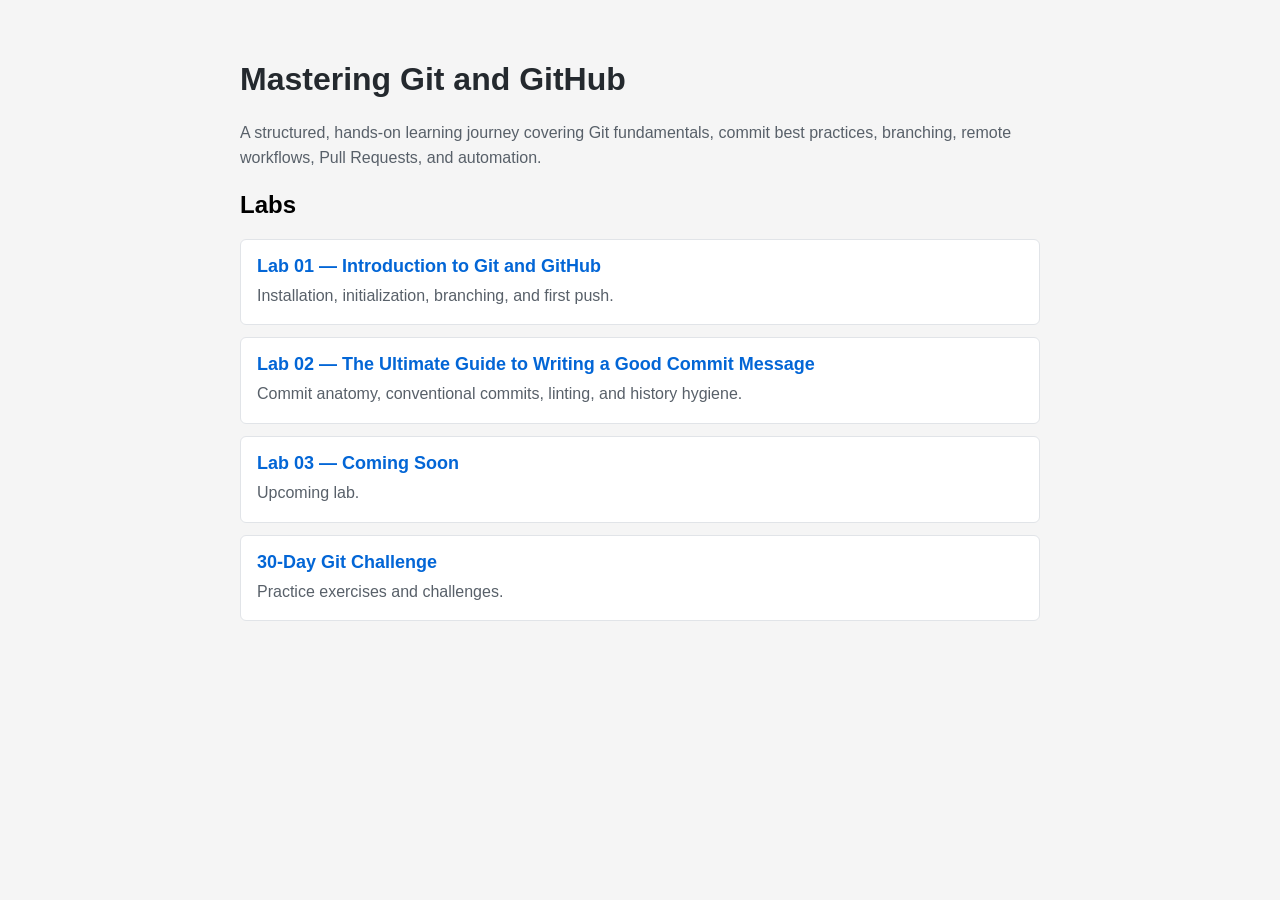
==== index.html @ 609edb67 "Add index.html for static page" ====
<!DOCTYPE html>
<html lang="en">
<head>
  <meta charset="UTF-8">
  <meta name="viewport" content="width=device-width, initial-scale=1.0">
  <title>Mastering Git and GitHub</title>
  <style>
    body {
      font-family: -apple-system, BlinkMacSystemFont, 'Segoe UI', Roboto, Oxygen, Ubuntu, sans-serif;
      max-width: 800px;
      margin: 0 auto;
      padding: 40px 20px;
      background: #f5f5f5;
    }
    h1 { color: #24292e; }
    p { color: #586069; line-height: 1.6; }
    a { color: #0366d6; text-decoration: none; }
    a:hover { text-decoration: underline; }
    .lab-list { list-style: none; padding: 0; }
    .lab-list li { margin: 12px 0; padding: 16px; background: #fff; border-radius: 6px; border: 1px solid #e1e4e8; }
    .lab-list a { font-size: 18px; font-weight: 600; }
  </style>
</head>
<body>
  <h1>Mastering Git and GitHub</h1>
  <p>A structured, hands-on learning journey covering Git fundamentals, commit best practices, branching, remote workflows, Pull Requests, and automation.</p>

  <h2>Labs</h2>
  <ul class="lab-list">
    <li>
      <a href="lab_o1/README.html">Lab 01 — Introduction to Git and GitHub</a>
      <p style="margin-top: 6px; margin-bottom: 0;">Installation, initialization, branching, and first push.</p>
    </li>
    <li>
      <a href="lab_02/README.html">Lab 02 — The Ultimate Guide to Writing a Good Commit Message</a>
      <p style="margin-top: 6px; margin-bottom: 0;">Commit anatomy, conventional commits, linting, and history hygiene.</p>
    </li>
    <li>
      <a href="lab_03/README.html">Lab 03 — Coming Soon</a>
      <p style="margin-top: 6px; margin-bottom: 0;">Upcoming lab.</p>
    </li>
    <li>
      <a href="30-day-git-challenge/README.html">30-Day Git Challenge</a>
      <p style="margin-top: 6px; margin-bottom: 0;">Practice exercises and challenges.</p>
    </li>
  </ul>
</body>
</html>
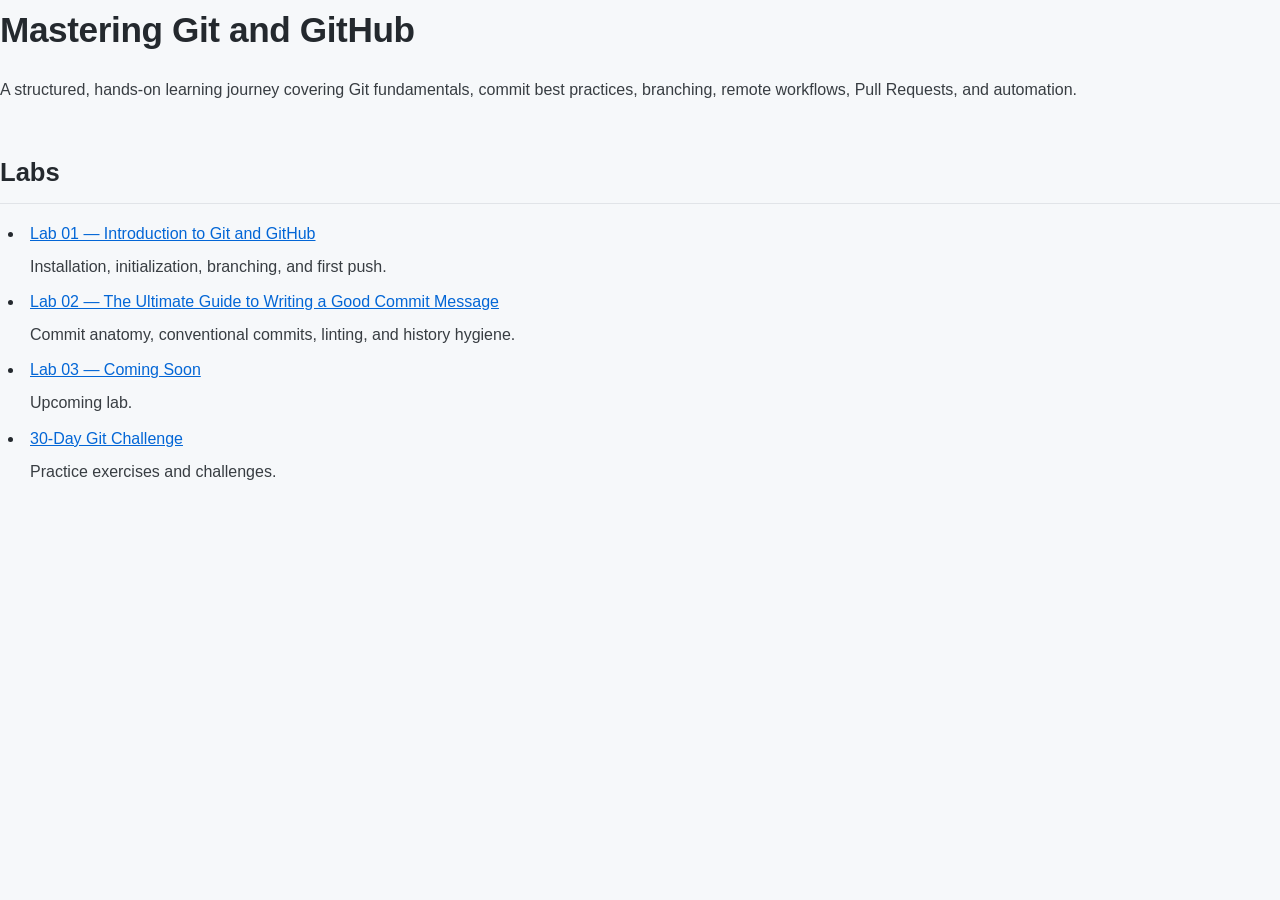
==== commit 5de7dbbf: "Convert labs to styled HTML pages" ====
--- a/index.html
+++ b/index.html
@@ -4,22 +4,7 @@
   <meta charset="UTF-8">
   <meta name="viewport" content="width=device-width, initial-scale=1.0">
   <title>Mastering Git and GitHub</title>
-  <style>
-    body {
-      font-family: -apple-system, BlinkMacSystemFont, 'Segoe UI', Roboto, Oxygen, Ubuntu, sans-serif;
-      max-width: 800px;
-      margin: 0 auto;
-      padding: 40px 20px;
-      background: #f5f5f5;
-    }
-    h1 { color: #24292e; }
-    p { color: #586069; line-height: 1.6; }
-    a { color: #0366d6; text-decoration: none; }
-    a:hover { text-decoration: underline; }
-    .lab-list { list-style: none; padding: 0; }
-    .lab-list li { margin: 12px 0; padding: 16px; background: #fff; border-radius: 6px; border: 1px solid #e1e4e8; }
-    .lab-list a { font-size: 18px; font-weight: 600; }
-  </style>
+  <link rel="stylesheet" href="/style.css">
 </head>
 <body>
   <h1>Mastering Git and GitHub</h1>
@@ -28,19 +13,19 @@
   <h2>Labs</h2>
   <ul class="lab-list">
     <li>
-      <a href="lab_o1/README.html">Lab 01 — Introduction to Git and GitHub</a>
+      <a href="lab_o1/">Lab 01 — Introduction to Git and GitHub</a>
       <p style="margin-top: 6px; margin-bottom: 0;">Installation, initialization, branching, and first push.</p>
     </li>
     <li>
-      <a href="lab_02/README.html">Lab 02 — The Ultimate Guide to Writing a Good Commit Message</a>
+      <a href="lab_02/">Lab 02 — The Ultimate Guide to Writing a Good Commit Message</a>
       <p style="margin-top: 6px; margin-bottom: 0;">Commit anatomy, conventional commits, linting, and history hygiene.</p>
     </li>
     <li>
-      <a href="lab_03/README.html">Lab 03 — Coming Soon</a>
+      <a href="lab_03/">Lab 03 — Coming Soon</a>
       <p style="margin-top: 6px; margin-bottom: 0;">Upcoming lab.</p>
     </li>
     <li>
-      <a href="30-day-git-challenge/README.html">30-Day Git Challenge</a>
+      <a href="30-day-git-challenge/">30-Day Git Challenge</a>
       <p style="margin-top: 6px; margin-bottom: 0;">Practice exercises and challenges.</p>
     </li>
   </ul>
--- a/style.css
+++ b/style.css
@@ -0,0 +1,137 @@
+:root {
+  --bg: #f6f8fa;
+  --card: #ffffff;
+  --text: #24292e;
+  --muted: #586069;
+  --accent: #0366d6;
+  --border: #e1e4e8;
+  --code-bg: #f4f4f4;
+}
+
+* { box-sizing: border-box; }
+
+body {
+  margin: 0;
+  font-family: -apple-system, BlinkMacSystemFont, 'Segoe UI', Roboto, Oxygen, Ubuntu, Cantareggo, 'Open Sans', 'Helvetica Neue', sans-serif;
+  background: var(--bg);
+  color: var(--text);
+  line-height: 1.7;
+}
+
+.navbar {
+  background: var(--card);
+  border-bottom: 1px solid var(--border);
+  padding: 14px 24px;
+  position: sticky;
+  top: 0;
+  z-index: 10;
+}
+
+.navbar a {
+  color: var(--muted);
+  text-decoration: none;
+  font-weight: 500;
+}
+
+.navbar a:hover { color: var(--accent); }
+
+.container {
+  max-width: 920px;
+  margin: 0 auto;
+  padding: 40px 24px 80px;
+  background: var(--card);
+  min-height: calc(100vh - 56px);
+}
+
+h1 {
+  font-size: 2.2rem;
+  font-weight: 700;
+  margin: 0 0 16px;
+  letter-spacing: -0.4px;
+}
+
+.lead {
+  font-size: 1.15rem;
+  color: var(--muted);
+  margin: 0 0 32px;
+  line-height: 1.6;
+}
+
+h2 {
+  font-size: 1.6rem;
+  font-weight: 700;
+  margin: 48px 0 16px;
+  padding-bottom: 8px;
+  border-bottom: 1px solid var(--border);
+}
+
+h3 {
+  font-size: 1.25rem;
+  font-weight: 600;
+  margin: 36px 0 12px;
+  color: var(--text);
+}
+
+h4 {
+  font-size: 1.05rem;
+  font-weight: 600;
+  margin: 24px 0 10px;
+  color: var(--text);
+}
+
+p {
+  margin: 0 0 16px;
+  color: #383d42;
+}
+
+a { color: var(--accent); }
+a:hover { text-decoration: underline; }
+
+ol, ul {
+  padding-left: 24px;
+  margin: 0 0 18px;
+}
+
+li {
+  margin: 8px 0;
+  padding-left: 6px;
+}
+
+li strong {
+  color: var(--text);
+}
+
+pre {
+  background: #1e1e1e;
+  color: #d4d4d4;
+  border-radius: 10px;
+  padding: 18px 20px;
+  overflow-x: auto;
+  margin: 14px 0 18px;
+  font-size: 0.92rem;
+  line-height: 1.55;
+}
+
+code {
+  font-family: 'SFMono-Regular', Consolas, 'Liberation Mono', Menlo, Courier, monospace;
+  font-size: 0.88em;
+  background: rgba(27, 31, 35, 0.06);
+  padding: 0.15em 0.4em;
+  border-radius: 4px;
+}
+
+pre code {
+  background: transparent;
+  padding: 0;
+  border-radius: 0;
+  font-size: inherit;
+}
+
+.next-lab {
+  margin-top: 56px;
+  padding-top: 24px;
+  border-top: 1px solid var(--border);
+  font-size: 1rem;
+}
+
+.next-lab a { font-weight: 600; }
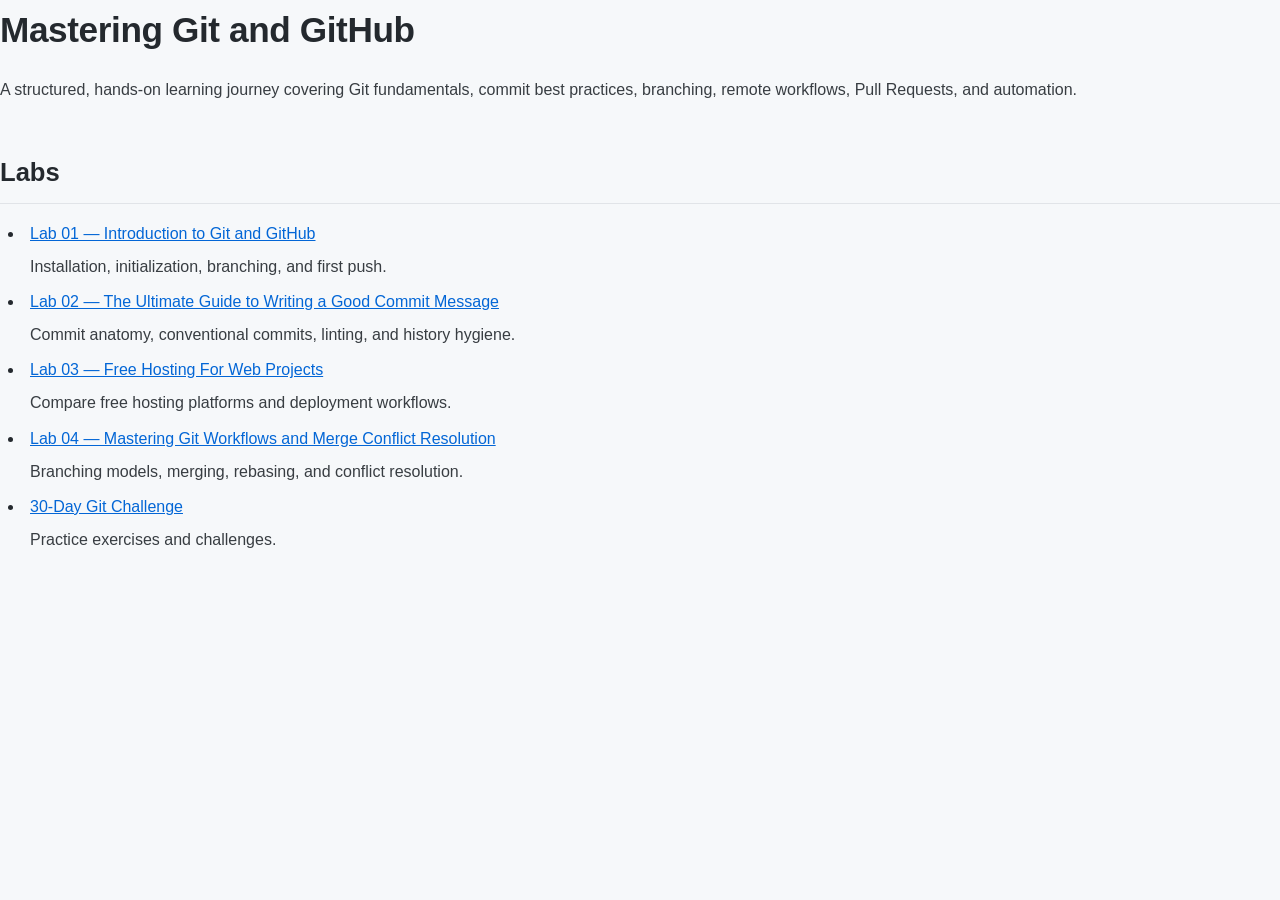
==== commit be412c11: "fix: repair GitHub Pages links and navigation" ====
--- a/index.html
+++ b/index.html
@@ -4,7 +4,7 @@
   <meta charset="UTF-8">
   <meta name="viewport" content="width=device-width, initial-scale=1.0">
   <title>Mastering Git and GitHub</title>
-  <link rel="stylesheet" href="/style.css">
+  <link rel="stylesheet" href="style.css">
 </head>
 <body>
   <h1>Mastering Git and GitHub</h1>
@@ -21,8 +21,12 @@
       <p style="margin-top: 6px; margin-bottom: 0;">Commit anatomy, conventional commits, linting, and history hygiene.</p>
     </li>
     <li>
-      <a href="lab_03/">Lab 03 — Coming Soon</a>
-      <p style="margin-top: 6px; margin-bottom: 0;">Upcoming lab.</p>
+      <a href="lab_03/">Lab 03 — Free Hosting For Web Projects</a>
+      <p style="margin-top: 6px; margin-bottom: 0;">Compare free hosting platforms and deployment workflows.</p>
+    </li>
+    <li>
+      <a href="lab_04/">Lab 04 — Mastering Git Workflows and Merge Conflict Resolution</a>
+      <p style="margin-top: 6px; margin-bottom: 0;">Branching models, merging, rebasing, and conflict resolution.</p>
     </li>
     <li>
       <a href="30-day-git-challenge/">30-Day Git Challenge</a>
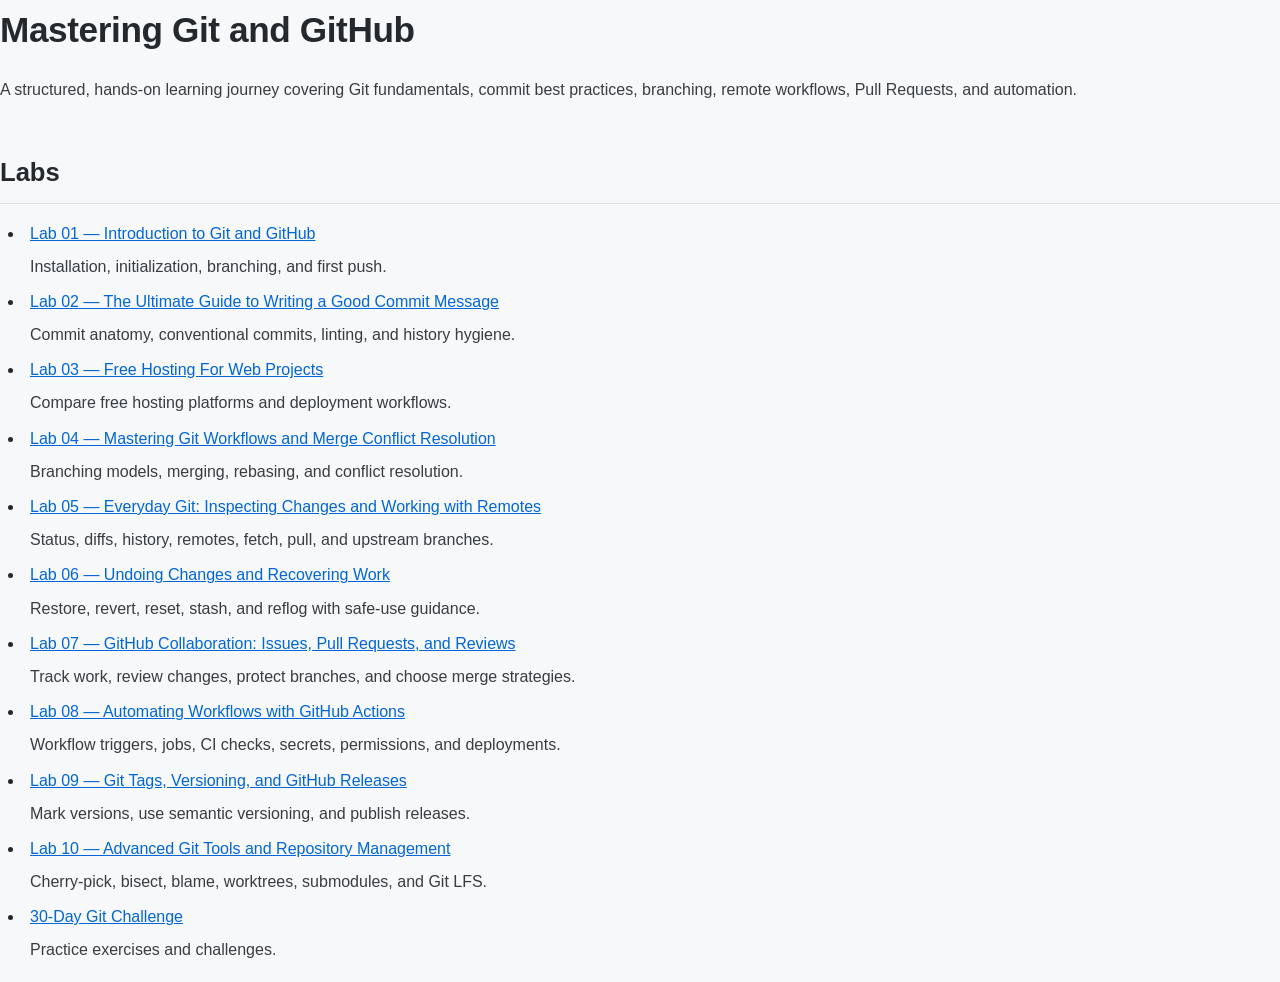
==== commit 862c12d0: "Add Git and GitHub Labs 5–10" ====
--- a/index.html
+++ b/index.html
@@ -29,6 +29,30 @@
       <p style="margin-top: 6px; margin-bottom: 0;">Branching models, merging, rebasing, and conflict resolution.</p>
     </li>
     <li>
+      <a href="lab_05/">Lab 05 — Everyday Git: Inspecting Changes and Working with Remotes</a>
+      <p style="margin-top: 6px; margin-bottom: 0;">Status, diffs, history, remotes, fetch, pull, and upstream branches.</p>
+    </li>
+    <li>
+      <a href="lab_06/">Lab 06 — Undoing Changes and Recovering Work</a>
+      <p style="margin-top: 6px; margin-bottom: 0;">Restore, revert, reset, stash, and reflog with safe-use guidance.</p>
+    </li>
+    <li>
+      <a href="lab_07/">Lab 07 — GitHub Collaboration: Issues, Pull Requests, and Reviews</a>
+      <p style="margin-top: 6px; margin-bottom: 0;">Track work, review changes, protect branches, and choose merge strategies.</p>
+    </li>
+    <li>
+      <a href="lab_08/">Lab 08 — Automating Workflows with GitHub Actions</a>
+      <p style="margin-top: 6px; margin-bottom: 0;">Workflow triggers, jobs, CI checks, secrets, permissions, and deployments.</p>
+    </li>
+    <li>
+      <a href="lab_09/">Lab 09 — Git Tags, Versioning, and GitHub Releases</a>
+      <p style="margin-top: 6px; margin-bottom: 0;">Mark versions, use semantic versioning, and publish releases.</p>
+    </li>
+    <li>
+      <a href="lab_10/">Lab 10 — Advanced Git Tools and Repository Management</a>
+      <p style="margin-top: 6px; margin-bottom: 0;">Cherry-pick, bisect, blame, worktrees, submodules, and Git LFS.</p>
+    </li>
+    <li>
       <a href="30-day-git-challenge/">30-Day Git Challenge</a>
       <p style="margin-top: 6px; margin-bottom: 0;">Practice exercises and challenges.</p>
     </li>
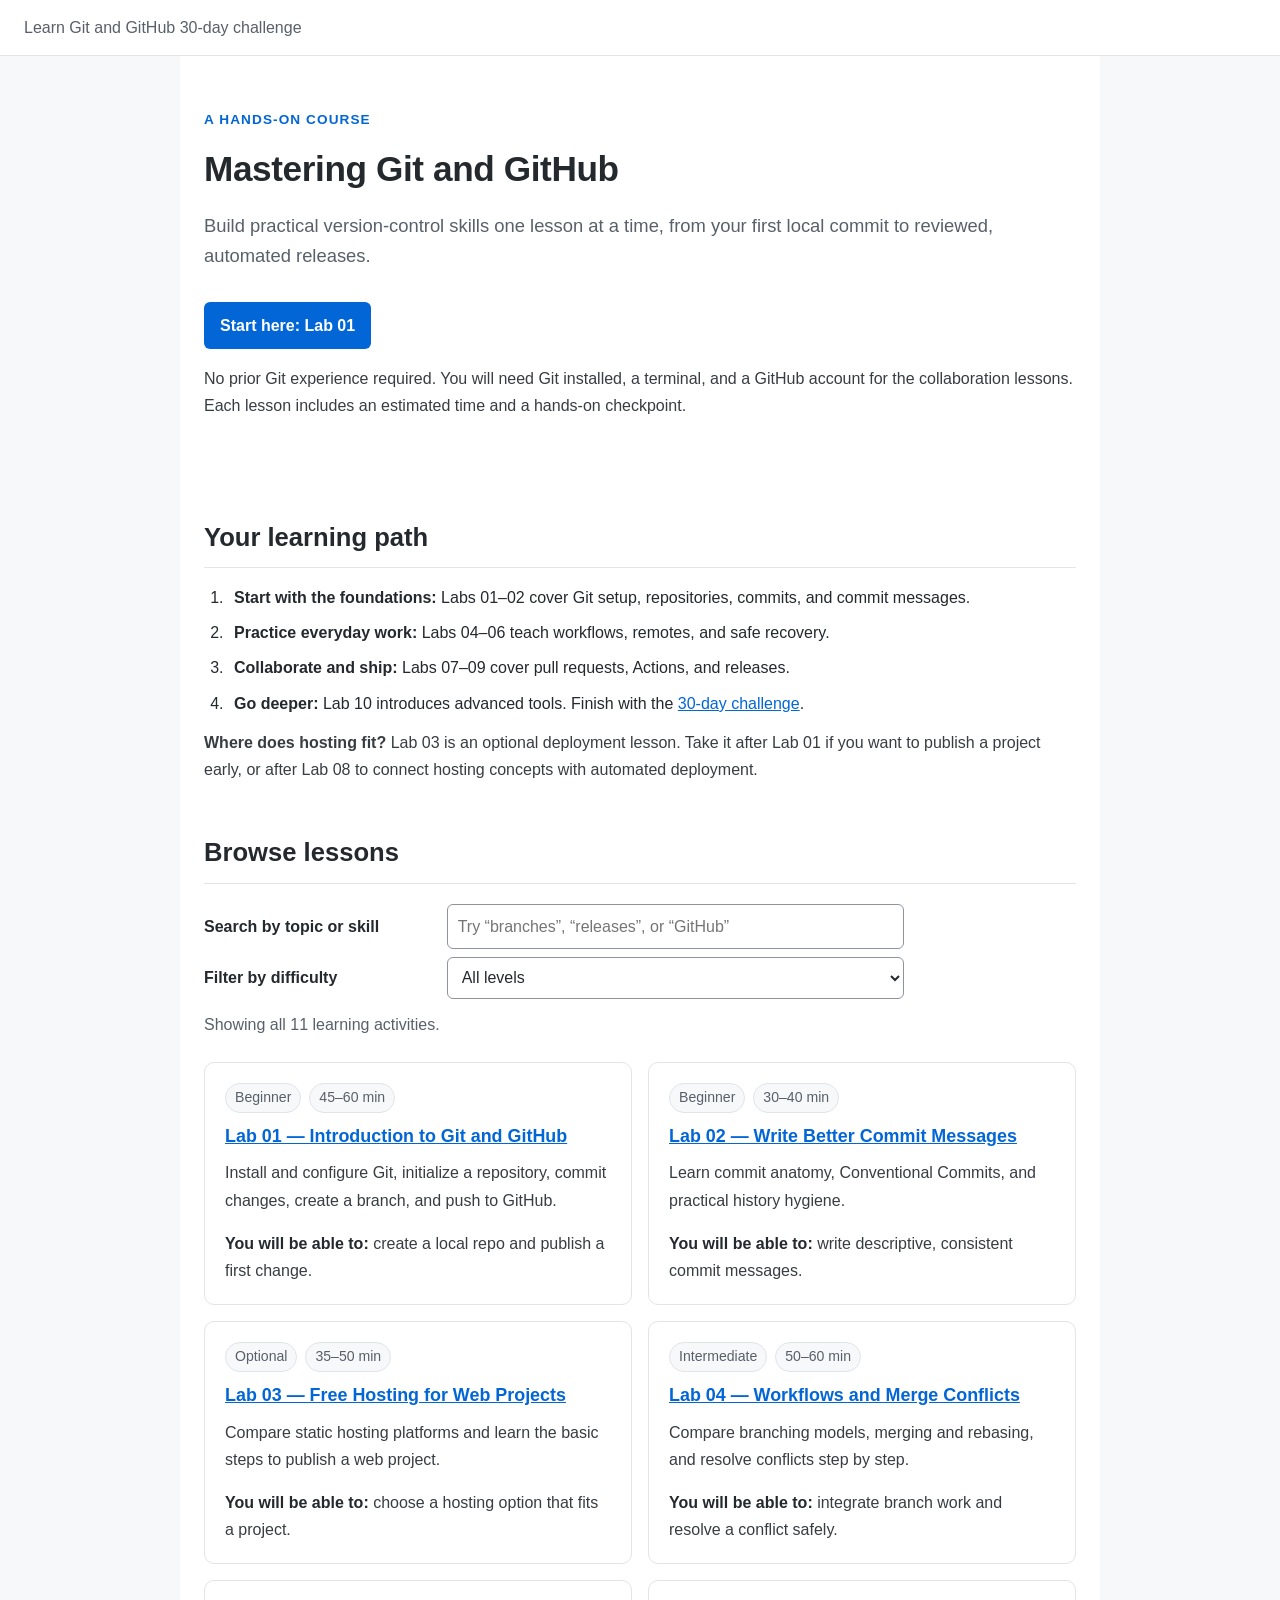
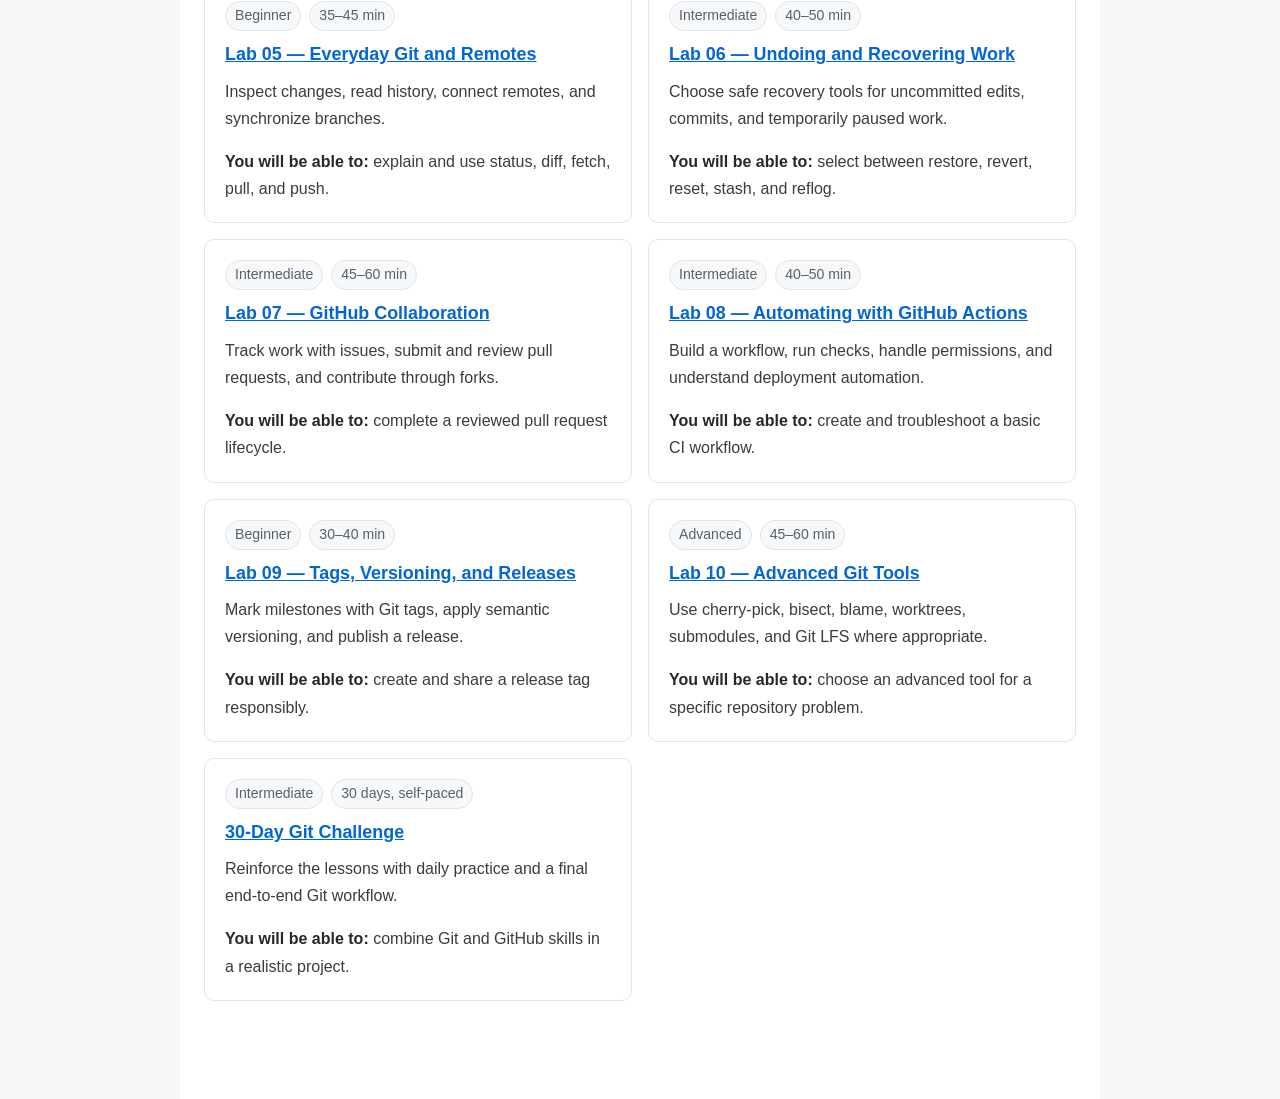
==== commit 5c0051d7: "Build guided Git and GitHub learning platform" ====
--- a/index.html
+++ b/index.html
@@ -3,59 +3,150 @@
 <head>
   <meta charset="UTF-8">
   <meta name="viewport" content="width=device-width, initial-scale=1.0">
-  <title>Mastering Git and GitHub</title>
+  <meta name="description" content="A hands-on learning path for Git and GitHub, from your first commit to collaborative workflows and releases.">
+  <title>Learn Git and GitHub</title>
   <link rel="stylesheet" href="style.css">
 </head>
 <body>
-  <h1>Mastering Git and GitHub</h1>
-  <p>A structured, hands-on learning journey covering Git fundamentals, commit best practices, branching, remote workflows, Pull Requests, and automation.</p>
+  <header class="site-header">
+    <nav class="navbar" aria-label="Main navigation">
+      <a href="./" aria-current="page">Learn Git and GitHub</a>
+      <a href="30-day-git-challenge/">30-day challenge</a>
+    </nav>
+  </header>
+  <main class="container">
+    <section class="hero" aria-labelledby="page-title">
+      <p class="eyebrow">A hands-on course</p>
+      <h1 id="page-title">Mastering Git and GitHub</h1>
+      <p class="lead">Build practical version-control skills one lesson at a time, from your first local commit to reviewed, automated releases.</p>
+      <a class="button-link" href="lab_o1/">Start here: Lab 01</a>
+      <p class="course-note">No prior Git experience required. You will need Git installed, a terminal, and a GitHub account for the collaboration lessons. Each lesson includes an estimated time and a hands-on checkpoint.</p>
+    </section>
 
-  <h2>Labs</h2>
-  <ul class="lab-list">
-    <li>
-      <a href="lab_o1/">Lab 01 — Introduction to Git and GitHub</a>
-      <p style="margin-top: 6px; margin-bottom: 0;">Installation, initialization, branching, and first push.</p>
-    </li>
-    <li>
-      <a href="lab_02/">Lab 02 — The Ultimate Guide to Writing a Good Commit Message</a>
-      <p style="margin-top: 6px; margin-bottom: 0;">Commit anatomy, conventional commits, linting, and history hygiene.</p>
-    </li>
-    <li>
-      <a href="lab_03/">Lab 03 — Free Hosting For Web Projects</a>
-      <p style="margin-top: 6px; margin-bottom: 0;">Compare free hosting platforms and deployment workflows.</p>
-    </li>
-    <li>
-      <a href="lab_04/">Lab 04 — Mastering Git Workflows and Merge Conflict Resolution</a>
-      <p style="margin-top: 6px; margin-bottom: 0;">Branching models, merging, rebasing, and conflict resolution.</p>
-    </li>
-    <li>
-      <a href="lab_05/">Lab 05 — Everyday Git: Inspecting Changes and Working with Remotes</a>
-      <p style="margin-top: 6px; margin-bottom: 0;">Status, diffs, history, remotes, fetch, pull, and upstream branches.</p>
-    </li>
-    <li>
-      <a href="lab_06/">Lab 06 — Undoing Changes and Recovering Work</a>
-      <p style="margin-top: 6px; margin-bottom: 0;">Restore, revert, reset, stash, and reflog with safe-use guidance.</p>
-    </li>
-    <li>
-      <a href="lab_07/">Lab 07 — GitHub Collaboration: Issues, Pull Requests, and Reviews</a>
-      <p style="margin-top: 6px; margin-bottom: 0;">Track work, review changes, protect branches, and choose merge strategies.</p>
-    </li>
-    <li>
-      <a href="lab_08/">Lab 08 — Automating Workflows with GitHub Actions</a>
-      <p style="margin-top: 6px; margin-bottom: 0;">Workflow triggers, jobs, CI checks, secrets, permissions, and deployments.</p>
-    </li>
-    <li>
-      <a href="lab_09/">Lab 09 — Git Tags, Versioning, and GitHub Releases</a>
-      <p style="margin-top: 6px; margin-bottom: 0;">Mark versions, use semantic versioning, and publish releases.</p>
-    </li>
-    <li>
-      <a href="lab_10/">Lab 10 — Advanced Git Tools and Repository Management</a>
-      <p style="margin-top: 6px; margin-bottom: 0;">Cherry-pick, bisect, blame, worktrees, submodules, and Git LFS.</p>
-    </li>
-    <li>
-      <a href="30-day-git-challenge/">30-Day Git Challenge</a>
-      <p style="margin-top: 6px; margin-bottom: 0;">Practice exercises and challenges.</p>
-    </li>
-  </ul>
+    <section aria-labelledby="path-title">
+      <h2 id="path-title">Your learning path</h2>
+      <ol class="path-list">
+        <li><strong>Start with the foundations:</strong> Labs 01–02 cover Git setup, repositories, commits, and commit messages.</li>
+        <li><strong>Practice everyday work:</strong> Labs 04–06 teach workflows, remotes, and safe recovery.</li>
+        <li><strong>Collaborate and ship:</strong> Labs 07–09 cover pull requests, Actions, and releases.</li>
+        <li><strong>Go deeper:</strong> Lab 10 introduces advanced tools. Finish with the <a href="30-day-git-challenge/">30-day challenge</a>.</li>
+      </ol>
+      <p><strong>Where does hosting fit?</strong> Lab 03 is an optional deployment lesson. Take it after Lab 01 if you want to publish a project early, or after Lab 08 to connect hosting concepts with automated deployment.</p>
+    </section>
+
+    <section aria-labelledby="lessons-title">
+      <h2 id="lessons-title">Browse lessons</h2>
+      <div class="course-filters">
+        <label for="lesson-search">Search by topic or skill</label>
+        <input id="lesson-search" type="search" placeholder="Try “branches”, “releases”, or “GitHub”" autocomplete="off">
+        <label for="level-filter">Filter by difficulty</label>
+        <select id="level-filter">
+          <option value="all">All levels</option>
+          <option value="beginner">Beginner</option>
+          <option value="intermediate">Intermediate</option>
+          <option value="advanced">Advanced</option>
+          <option value="optional">Optional</option>
+        </select>
+        <p id="filter-status" class="filter-status" aria-live="polite">Showing all 11 learning activities.</p>
+      </div>
+
+      <ul class="lesson-grid" id="lesson-list">
+        <li class="lesson-card" data-level="beginner" data-search="setup installation configuration init repository first commit push branch pull request git github fundamentals">
+          <p class="lesson-meta"><span>Beginner</span><span>45–60 min</span></p>
+          <h3><a href="lab_o1/">Lab 01 — Introduction to Git and GitHub</a></h3>
+          <p>Install and configure Git, initialize a repository, commit changes, create a branch, and push to GitHub.</p>
+          <p><strong>You will be able to:</strong> create a local repo and publish a first change.</p>
+        </li>
+        <li class="lesson-card" data-level="beginner" data-search="commit messages conventional commits history hygiene linting">
+          <p class="lesson-meta"><span>Beginner</span><span>30–40 min</span></p>
+          <h3><a href="lab_02/">Lab 02 — Write Better Commit Messages</a></h3>
+          <p>Learn commit anatomy, Conventional Commits, and practical history hygiene.</p>
+          <p><strong>You will be able to:</strong> write descriptive, consistent commit messages.</p>
+        </li>
+        <li class="lesson-card" data-level="optional" data-search="optional hosting deployment publish github pages vercel netlify render surge website">
+          <p class="lesson-meta"><span>Optional</span><span>35–50 min</span></p>
+          <h3><a href="lab_03/">Lab 03 — Free Hosting for Web Projects</a></h3>
+          <p>Compare static hosting platforms and learn the basic steps to publish a web project.</p>
+          <p><strong>You will be able to:</strong> choose a hosting option that fits a project.</p>
+        </li>
+        <li class="lesson-card" data-level="intermediate" data-search="workflow branch branching merge rebase conflict resolution collaboration">
+          <p class="lesson-meta"><span>Intermediate</span><span>50–60 min</span></p>
+          <h3><a href="lab_04/">Lab 04 — Workflows and Merge Conflicts</a></h3>
+          <p>Compare branching models, merging and rebasing, and resolve conflicts step by step.</p>
+          <p><strong>You will be able to:</strong> integrate branch work and resolve a conflict safely.</p>
+        </li>
+        <li class="lesson-card" data-level="beginner" data-search="everyday git status diff log remote fetch pull push history">
+          <p class="lesson-meta"><span>Beginner</span><span>35–45 min</span></p>
+          <h3><a href="lab_05/">Lab 05 — Everyday Git and Remotes</a></h3>
+          <p>Inspect changes, read history, connect remotes, and synchronize branches.</p>
+          <p><strong>You will be able to:</strong> explain and use status, diff, fetch, pull, and push.</p>
+        </li>
+        <li class="lesson-card" data-level="intermediate" data-search="undo recovery restore reset revert stash reflog">
+          <p class="lesson-meta"><span>Intermediate</span><span>40–50 min</span></p>
+          <h3><a href="lab_06/">Lab 06 — Undoing and Recovering Work</a></h3>
+          <p>Choose safe recovery tools for uncommitted edits, commits, and temporarily paused work.</p>
+          <p><strong>You will be able to:</strong> select between restore, revert, reset, stash, and reflog.</p>
+        </li>
+        <li class="lesson-card" data-level="intermediate" data-search="github collaboration issues pull requests review forks branch protection">
+          <p class="lesson-meta"><span>Intermediate</span><span>45–60 min</span></p>
+          <h3><a href="lab_07/">Lab 07 — GitHub Collaboration</a></h3>
+          <p>Track work with issues, submit and review pull requests, and contribute through forks.</p>
+          <p><strong>You will be able to:</strong> complete a reviewed pull request lifecycle.</p>
+        </li>
+        <li class="lesson-card" data-level="intermediate" data-search="github actions automation workflow ci deployment permissions secrets">
+          <p class="lesson-meta"><span>Intermediate</span><span>40–50 min</span></p>
+          <h3><a href="lab_08/">Lab 08 — Automating with GitHub Actions</a></h3>
+          <p>Build a workflow, run checks, handle permissions, and understand deployment automation.</p>
+          <p><strong>You will be able to:</strong> create and troubleshoot a basic CI workflow.</p>
+        </li>
+        <li class="lesson-card" data-level="beginner" data-search="tags releases versioning semantic version semver">
+          <p class="lesson-meta"><span>Beginner</span><span>30–40 min</span></p>
+          <h3><a href="lab_09/">Lab 09 — Tags, Versioning, and Releases</a></h3>
+          <p>Mark milestones with Git tags, apply semantic versioning, and publish a release.</p>
+          <p><strong>You will be able to:</strong> create and share a release tag responsibly.</p>
+        </li>
+        <li class="lesson-card" data-level="advanced" data-search="advanced cherry-pick bisect blame worktrees submodules git lfs">
+          <p class="lesson-meta"><span>Advanced</span><span>45–60 min</span></p>
+          <h3><a href="lab_10/">Lab 10 — Advanced Git Tools</a></h3>
+          <p>Use cherry-pick, bisect, blame, worktrees, submodules, and Git LFS where appropriate.</p>
+          <p><strong>You will be able to:</strong> choose an advanced tool for a specific repository problem.</p>
+        </li>
+        <li class="lesson-card" data-level="intermediate" data-search="challenge practice daily exercises capstone hands-on">
+          <p class="lesson-meta"><span>Intermediate</span><span>30 days, self-paced</span></p>
+          <h3><a href="30-day-git-challenge/">30-Day Git Challenge</a></h3>
+          <p>Reinforce the lessons with daily practice and a final end-to-end Git workflow.</p>
+          <p><strong>You will be able to:</strong> combine Git and GitHub skills in a realistic project.</p>
+        </li>
+      </ul>
+      <p id="no-results" class="no-results" hidden>No lessons match those filters. Try a broader search or choose “All levels.”</p>
+    </section>
+  </main>
+  <script>
+    const searchInput = document.querySelector("#lesson-search");
+    const levelFilter = document.querySelector("#level-filter");
+    const lessonCards = [...document.querySelectorAll(".lesson-card")];
+    const filterStatus = document.querySelector("#filter-status");
+    const noResults = document.querySelector("#no-results");
+
+    function filterLessons() {
+      const query = searchInput.value.trim().toLowerCase();
+      const level = levelFilter.value;
+      let visibleCount = 0;
+
+      for (const card of lessonCards) {
+        const matchesText = card.dataset.search.includes(query);
+        const matchesLevel = level === "all" || card.dataset.level === level;
+        const isVisible = matchesText && matchesLevel;
+        card.hidden = !isVisible;
+        visibleCount += Number(isVisible);
+      }
+
+      filterStatus.textContent = `Showing ${visibleCount} of ${lessonCards.length} learning activities.`;
+      noResults.hidden = visibleCount !== 0;
+    }
+
+    searchInput.addEventListener("input", filterLessons);
+    levelFilter.addEventListener("change", filterLessons);
+  </script>
 </body>
 </html>
--- a/style.css
+++ b/style.css
@@ -10,6 +10,8 @@
 
 * { box-sizing: border-box; }
 
+html { scroll-behavior: smooth; }
+
 body {
   margin: 0;
   font-family: -apple-system, BlinkMacSystemFont, 'Segoe UI', Roboto, Oxygen, Ubuntu, Cantareggo, 'Open Sans', 'Helvetica Neue', sans-serif;
@@ -27,6 +29,12 @@
   z-index: 10;
 }
 
+.site-header {
+  position: sticky;
+  top: 0;
+  z-index: 10;
+}
+
 .navbar a {
   color: var(--muted);
   text-decoration: none;
@@ -34,6 +42,16 @@
 }
 
 .navbar a:hover { color: var(--accent); }
+
+.navbar a:focus-visible,
+a:focus-visible,
+button:focus-visible,
+input:focus-visible,
+select:focus-visible,
+summary:focus-visible {
+  outline: 3px solid #0969da;
+  outline-offset: 3px;
+}
 
 .container {
   max-width: 920px;
@@ -42,6 +60,117 @@
   background: var(--card);
   min-height: calc(100vh - 56px);
 }
+
+.hero {
+  padding: 12px 0 32px;
+}
+
+.hero h1 { margin-bottom: 12px; }
+
+.eyebrow {
+  margin-bottom: 8px;
+  color: var(--accent);
+  font-size: 0.85rem;
+  font-weight: 700;
+  letter-spacing: 0.08em;
+  text-transform: uppercase;
+}
+
+.button-link {
+  display: inline-block;
+  padding: 10px 16px;
+  border-radius: 6px;
+  background: var(--accent);
+  color: #fff;
+  font-weight: 650;
+  text-decoration: none;
+}
+
+.button-link:hover {
+  background: #0550ae;
+  text-decoration: underline;
+}
+
+.course-note { margin-top: 16px; }
+
+.path-list { margin-bottom: 12px; }
+
+.course-filters {
+  display: grid;
+  grid-template-columns: minmax(0, 1fr) minmax(0, 2fr);
+  gap: 8px 14px;
+  align-items: center;
+  margin: 20px 0 24px;
+  max-width: 700px;
+}
+
+.course-filters label { font-weight: 600; }
+
+.course-filters input,
+.course-filters select {
+  width: 100%;
+  min-height: 42px;
+  padding: 8px 10px;
+  border: 1px solid #8c959f;
+  border-radius: 6px;
+  background: #fff;
+  color: var(--text);
+  font: inherit;
+}
+
+.filter-status {
+  grid-column: 1 / -1;
+  margin: 4px 0 0;
+  color: var(--muted);
+}
+
+.lesson-grid {
+  display: grid;
+  grid-template-columns: repeat(2, minmax(0, 1fr));
+  gap: 16px;
+  padding: 0;
+  list-style: none;
+}
+
+.lesson-card {
+  margin: 0;
+  padding: 20px;
+  border: 1px solid var(--border);
+  border-radius: 10px;
+  background: var(--card);
+}
+
+.lesson-card h3 {
+  margin: 8px 0;
+  font-size: 1.12rem;
+}
+
+.lesson-card > p:last-child { margin-bottom: 0; }
+
+.lesson-meta {
+  display: flex;
+  flex-wrap: wrap;
+  gap: 8px;
+  margin: 0;
+  color: var(--muted);
+  font-size: 0.88rem;
+}
+
+.lesson-meta span {
+  padding: 2px 9px;
+  border: 1px solid var(--border);
+  border-radius: 999px;
+  background: var(--bg);
+}
+
+.no-results {
+  padding: 16px;
+  border: 1px solid var(--border);
+  border-radius: 8px;
+  background: var(--bg);
+}
+
+[hidden] { display: none !important; }
 
 h1 {
   font-size: 2.2rem;
@@ -135,3 +264,74 @@
 }
 
 .next-lab a { font-weight: 600; }
+
+.lesson-overview {
+  margin: 28px 0 36px;
+  padding: 20px 24px;
+  border: 1px solid var(--border);
+  border-left: 4px solid var(--accent);
+  border-radius: 8px;
+  background: #f6f8fa;
+}
+
+.lesson-overview h2 {
+  margin: 0 0 12px;
+  font-size: 1.3rem;
+}
+
+.lesson-overview p:last-child,
+.lesson-overview ul:last-child { margin-bottom: 0; }
+
+.lesson-facts {
+  display: flex;
+  flex-wrap: wrap;
+  gap: 8px 18px;
+  margin: 0 0 14px;
+  color: var(--muted);
+}
+
+.knowledge-check {
+  margin: 36px 0;
+  padding: 20px 24px;
+  border: 1px solid var(--border);
+  border-radius: 8px;
+}
+
+.knowledge-check h2 { margin-top: 0; }
+
+.knowledge-check details {
+  margin-top: 14px;
+  padding: 12px 14px;
+  border-radius: 6px;
+  background: var(--bg);
+}
+
+.knowledge-check summary {
+  cursor: pointer;
+  font-weight: 650;
+}
+
+.lesson-navigation {
+  display: flex;
+  flex-wrap: wrap;
+  justify-content: space-between;
+  gap: 12px 24px;
+}
+
+.lesson-navigation a { font-weight: 600; }
+
+@media (max-width: 640px) {
+  .container { padding: 28px 18px 56px; }
+  .navbar { padding: 12px 18px; }
+  .lesson-grid { grid-template-columns: 1fr; }
+  .course-filters { grid-template-columns: 1fr; }
+  .filter-status { grid-column: auto; }
+  h1 { font-size: 1.85rem; }
+  h2 { font-size: 1.4rem; }
+  .lesson-overview,
+  .knowledge-check { padding: 16px; }
+}
+
+@media (prefers-reduced-motion: reduce) {
+  html { scroll-behavior: auto; }
+}
